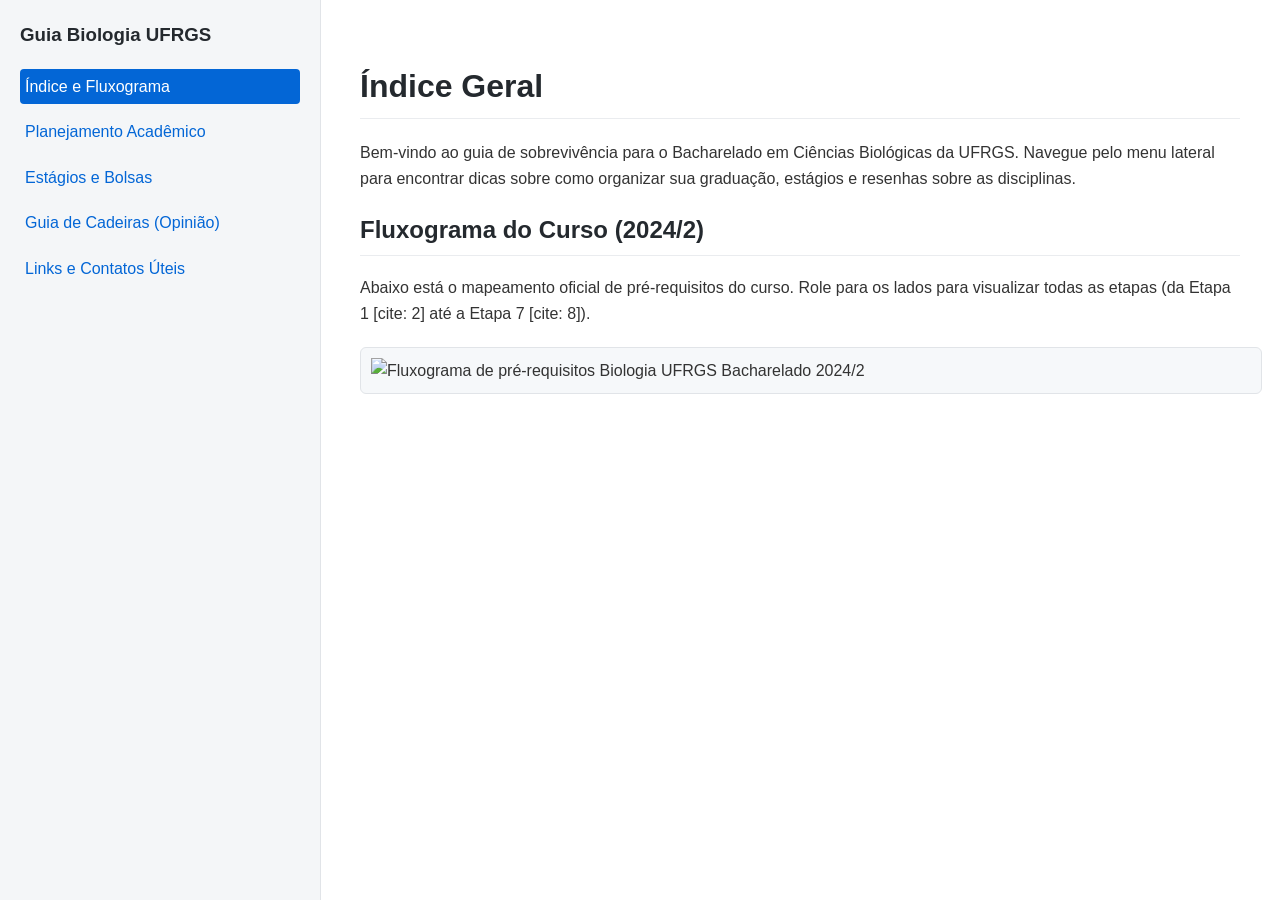
==== index.html @ 37737f7f "Add files via upload" ====
<!DOCTYPE html>
<html lang="pt-BR">
<head>
    <meta charset="UTF-8">
    <meta name="viewport" content="width=device-width, initial-scale=1.0">
    <title>Guia Biologia UFRGS - Índice</title>
    <style>
        body { font-family: 'Segoe UI', Tahoma, Geneva, Verdana, sans-serif; line-height: 1.6; color: #333; margin: 0; padding: 0; display: flex; }
        
        /* MENU LATERAL */
        .sidebar { width: 280px; background: #f4f6f8; padding: 20px; height: 100vh; overflow-y: auto; border-right: 1px solid #e1e4e8; position: fixed; }
        .sidebar h3 { color: #24292e; margin-top: 0; }
        .sidebar ul { list-style: none; padding-left: 0; }
        .sidebar ul li { margin-bottom: 10px; }
        .sidebar ul li a { color: #0366d6; text-decoration: none; font-weight: 500; display: block; padding: 5px; border-radius: 4px; }
        .sidebar ul li a:hover { background: #e1e4e8; text-decoration: none; }
        .sidebar ul li a.active { background: #0366d6; color: white; }

        /* CONTEÚDO PRINCIPAL */
        .content { margin-left: 320px; padding: 40px; max-width: 900px; width: 100%; }
        h1, h2 { color: #24292e; border-bottom: 1px solid #eaecef; padding-bottom: 5px; }
        code { background: #f6f8fa; padding: 2px 5px; border-radius: 3px; font-family: monospace; }
        
        /* CONTÊINER DO FLUXOGRAMA (Rolagem Horizontal) */
        .flowchart-container {
            width: 100%;
            overflow-x: auto; /* Cria a barra de rolagem horizontal se a imagem for maior que a tela */
            border: 1px solid #e1e4e8;
            border-radius: 6px;
            padding: 10px;
            background: #f6f8fa;
            margin-top: 20px;
        }
        .flowchart-container img {
            max-width: none; /* Impede a imagem de encolher */
            height: auto;
            display: block;
        }
    </style>
</head>
<body>

    <div class="sidebar">
        <h3>Guia Biologia UFRGS</h3>
        <ul>
            <li><a href="index.html" class="active">Índice e Fluxograma</a></li>
            <li><a href="planejamento.html">Planejamento Acadêmico</a></li>
            <li><a href="estagios.html">Estágios e Bolsas</a></li>
            <li><a href="cadeiras.html">Guia de Cadeiras (Opinião)</a></li>
            <li><a href="contatos.html">Links e Contatos Úteis</a></li>
        </ul>
    </div>

    <div class="content">
        <h1>Índice Geral</h1>
        <p>Bem-vindo ao guia de sobrevivência para o Bacharelado em Ciências Biológicas da UFRGS. Navegue pelo menu lateral para encontrar dicas sobre como organizar sua graduação, estágios e resenhas sobre as disciplinas.</p>

        <h2>Fluxograma do Curso (2024/2)</h2>
        <p>Abaixo está o mapeamento oficial de pré-requisitos do curso. Role para os lados para visualizar todas as etapas (da Etapa 1 [cite: 2] até a Etapa 7 [cite: 8]).</p>
        
        <div class="flowchart-container">
            <img src="fluxograma.png" alt="Fluxograma de pré-requisitos Biologia UFRGS Bacharelado 2024/2">
        </div>
    </div>

</body>
</html>
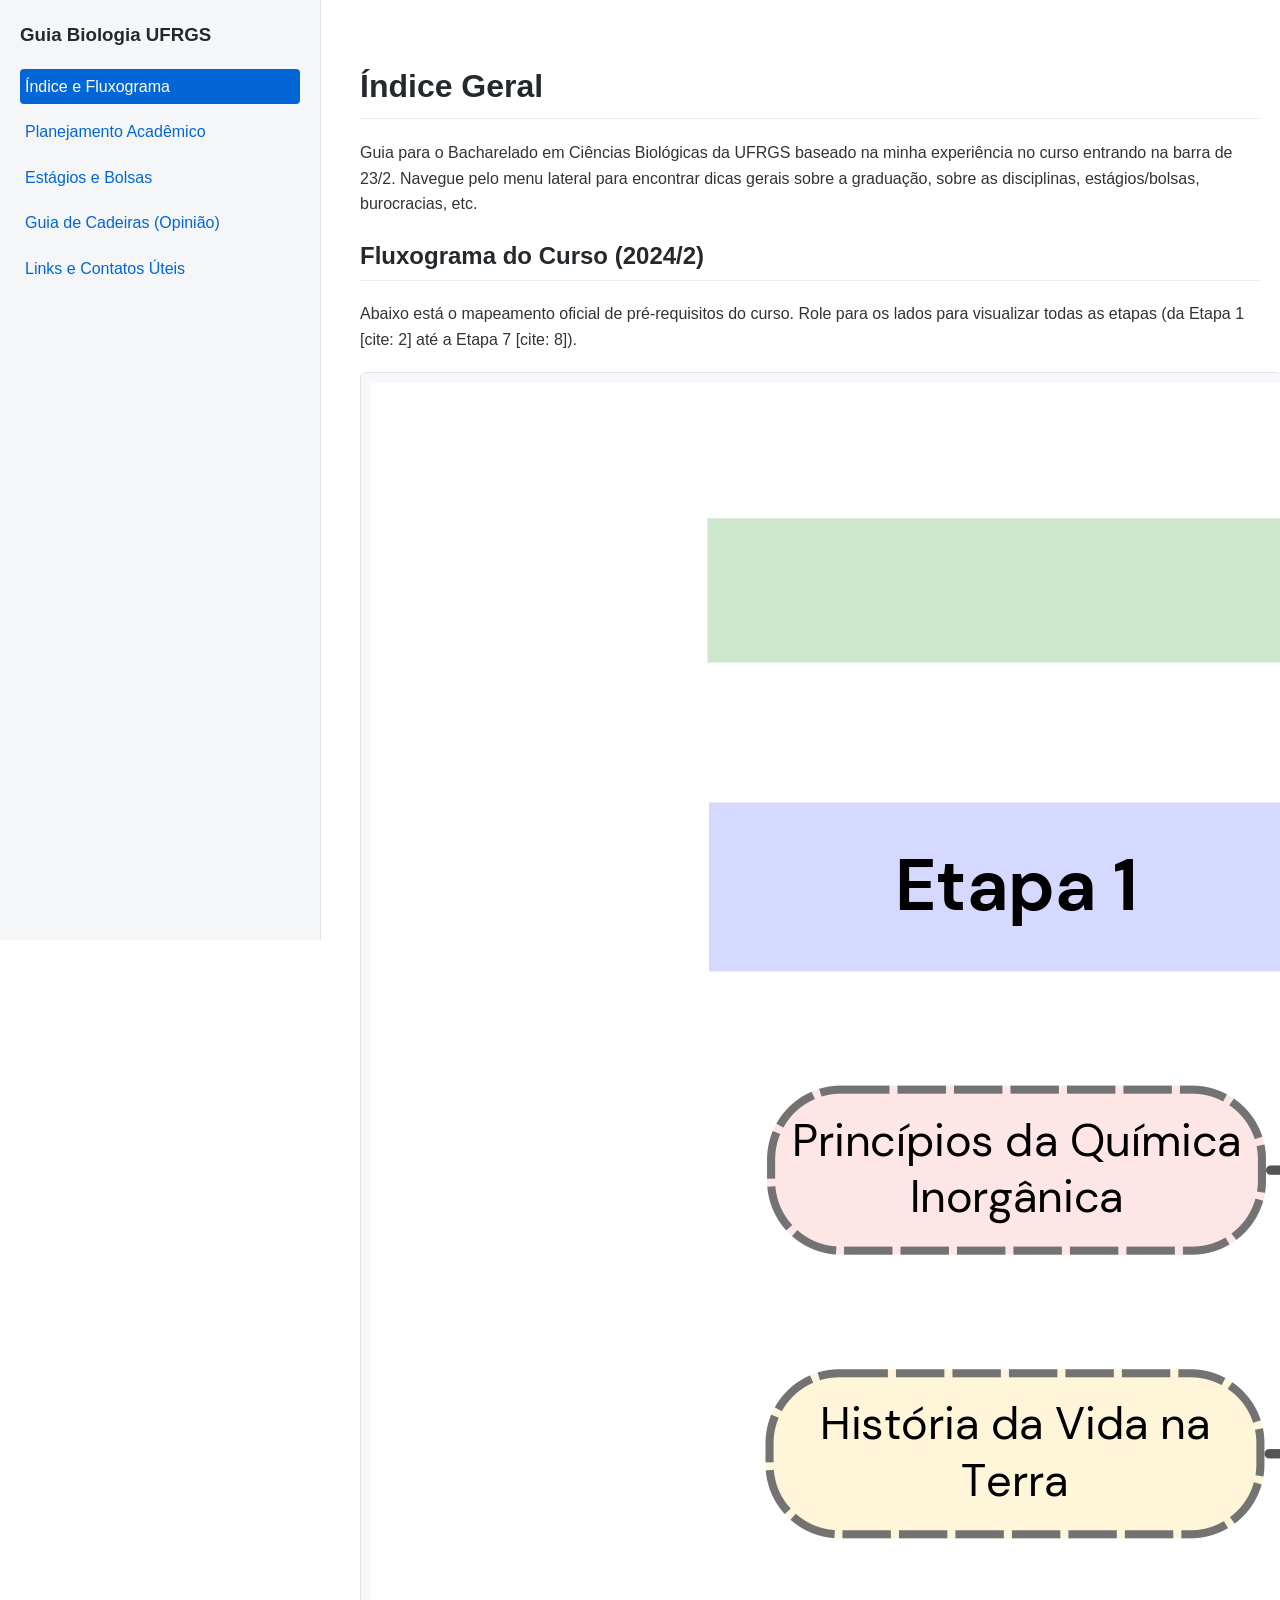
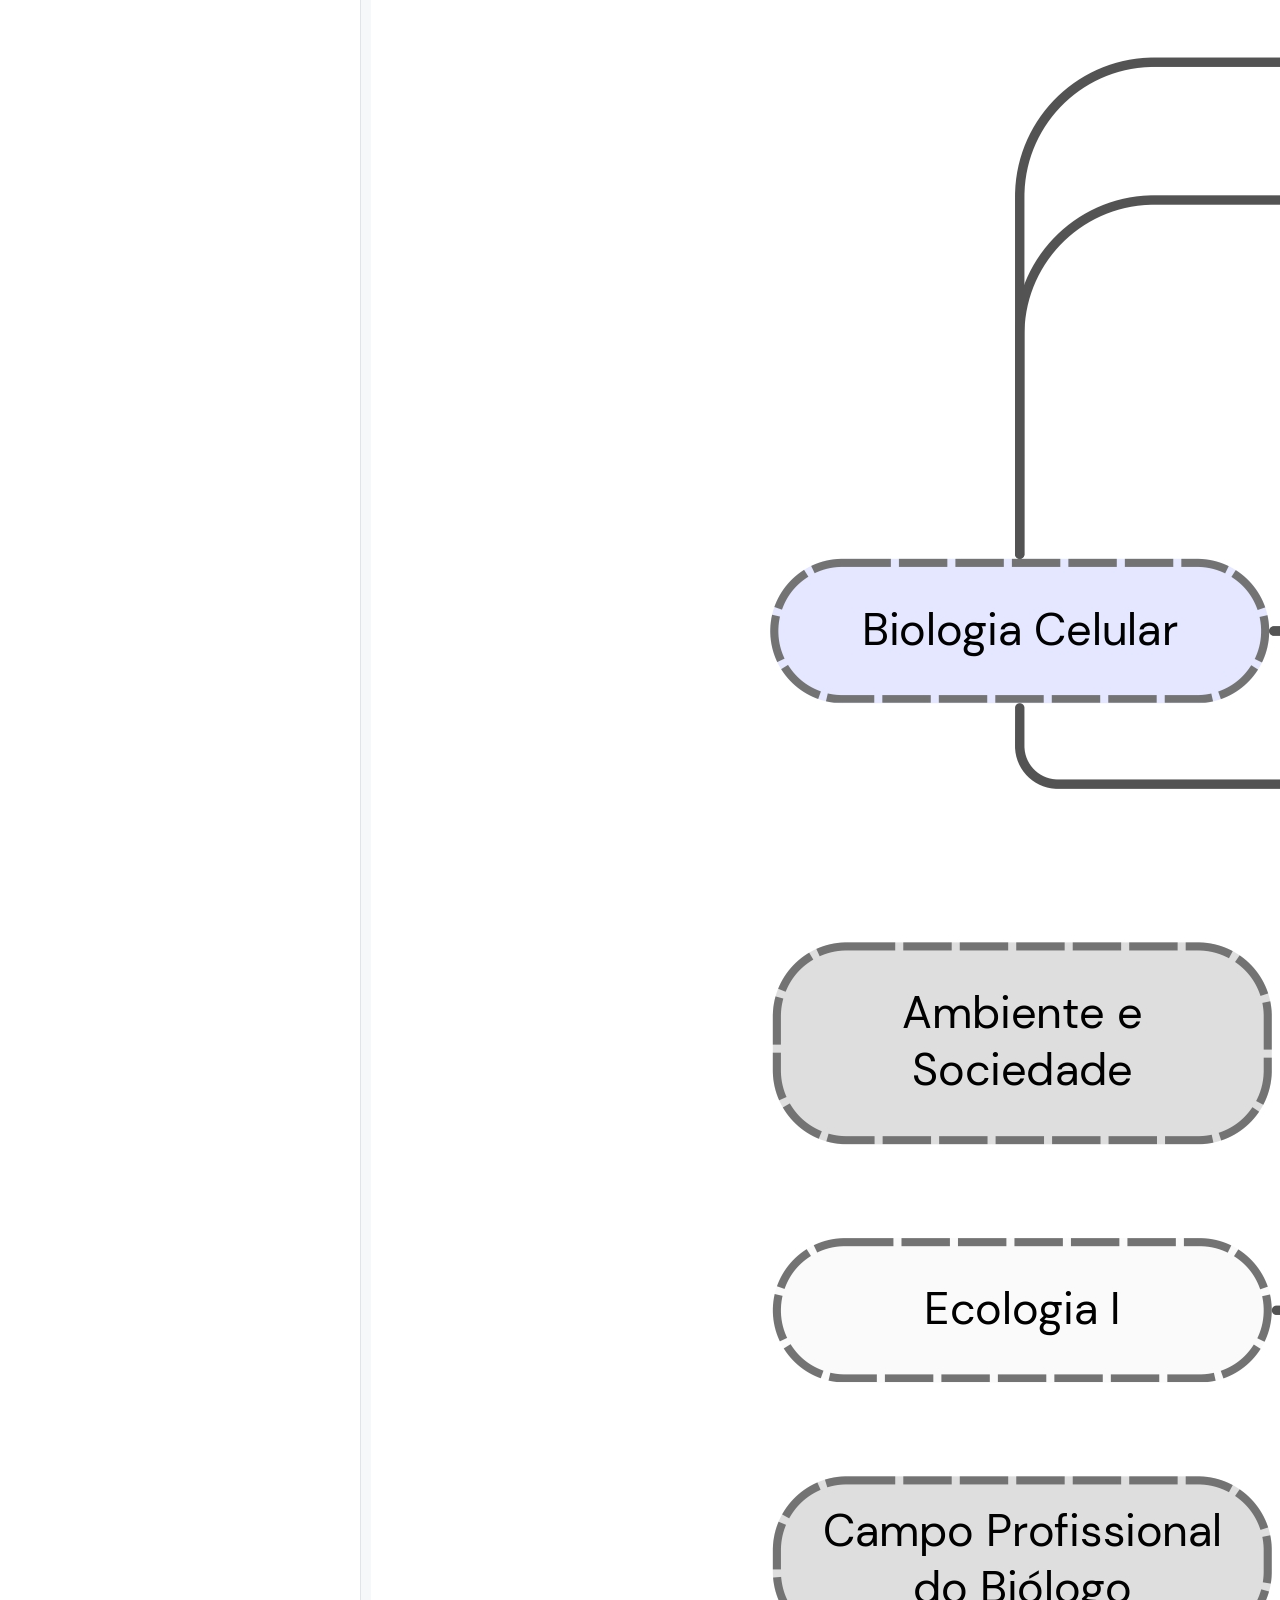
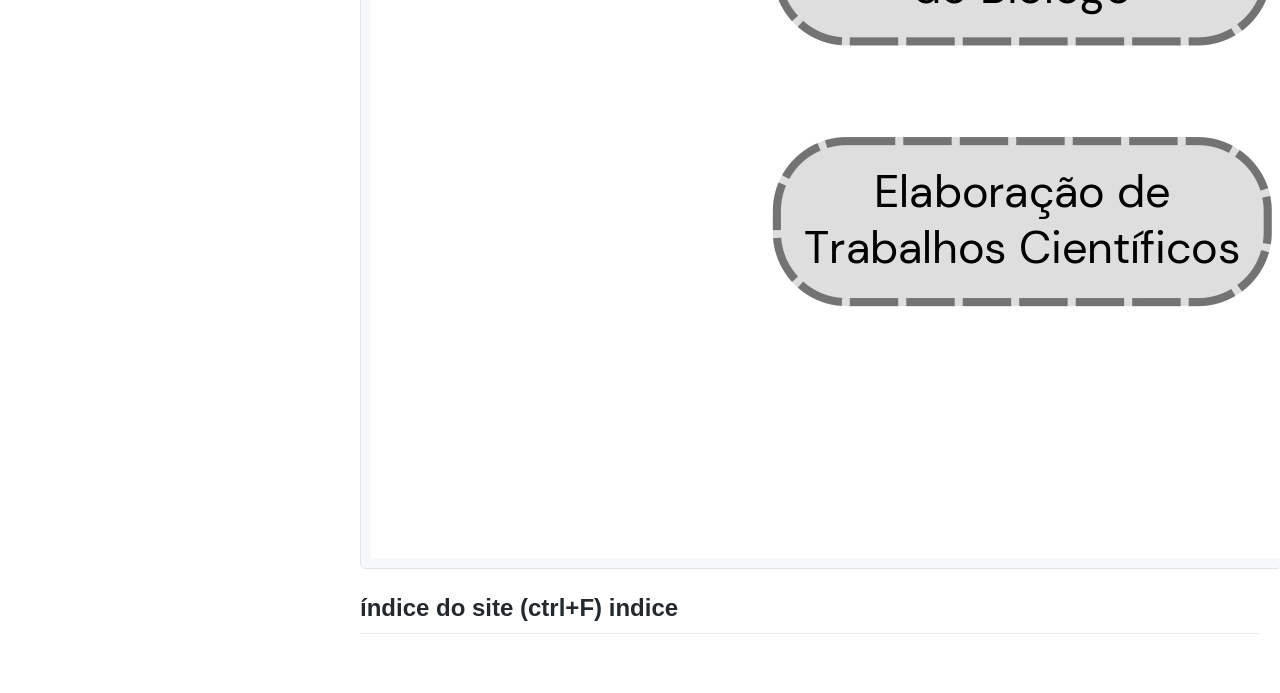
==== commit 14bd00e1: "Revise index.html with updated content and links Updated content and structure of the index.html fil" ====
--- a/index.html
+++ b/index.html
@@ -53,15 +53,19 @@
 
     <div class="content">
         <h1>Índice Geral</h1>
-        <p>Bem-vindo ao guia de sobrevivência para o Bacharelado em Ciências Biológicas da UFRGS. Navegue pelo menu lateral para encontrar dicas sobre como organizar sua graduação, estágios e resenhas sobre as disciplinas.</p>
+        <p>Guia para o Bacharelado em Ciências Biológicas da UFRGS baseado na minha experiência no curso entrando na barra de 23/2. Navegue pelo menu lateral para encontrar dicas gerais sobre a graduação, sobre as disciplinas, estágios/bolsas, burocracias, etc.</p>
 
         <h2>Fluxograma do Curso (2024/2)</h2>
         <p>Abaixo está o mapeamento oficial de pré-requisitos do curso. Role para os lados para visualizar todas as etapas (da Etapa 1 [cite: 2] até a Etapa 7 [cite: 8]).</p>
         
         <div class="flowchart-container">
-            <img src="fluxograma.png" alt="Fluxograma de pré-requisitos Biologia UFRGS Bacharelado 2024/2">
+            <img src="Fluxograma - Biologia bacharelado 24-2.jpg" alt="Fluxograma de pré-requisitos Biologia UFRGS Bacharelado 2024/2">
         </div>
+        <h2>
+            índice do site (ctrl+F)
+            <span>indice</span>
+        </h2>
     </div>
 
 </body>
-</html>+</html>
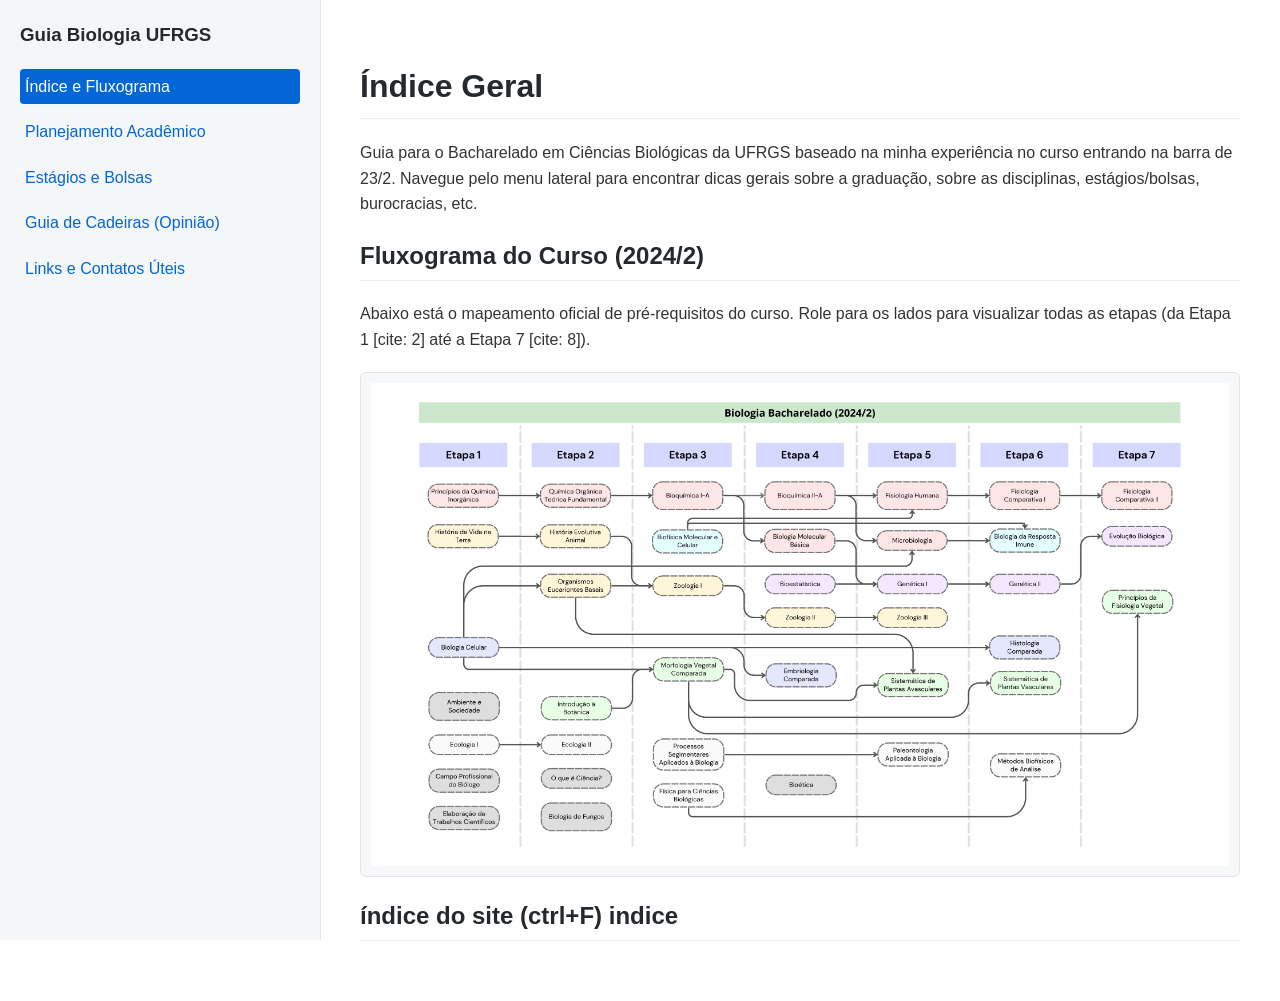
==== commit 576a75aa: "Update index.html" ====
--- a/index.html
+++ b/index.html
@@ -24,17 +24,18 @@
         /* CONTÊINER DO FLUXOGRAMA (Rolagem Horizontal) */
         .flowchart-container {
             width: 100%;
-            overflow-x: auto; /* Cria a barra de rolagem horizontal se a imagem for maior que a tela */
             border: 1px solid #e1e4e8;
             border-radius: 6px;
             padding: 10px;
             background: #f6f8fa;
             margin-top: 20px;
+            box-sizing: border-box;
         }
         .flowchart-container img {
-            max-width: none; /* Impede a imagem de encolher */
-            height: auto;
+            max-width: 100%; /* Garante que a imagem nunca passe da largura da tela */
+            height: auto;    /* Mantém a proporção vertical correta */
             display: block;
+            margin: 0 auto;  /* Centraliza a imagem se ela for menor que o container */
         }
     </style>
 </head>
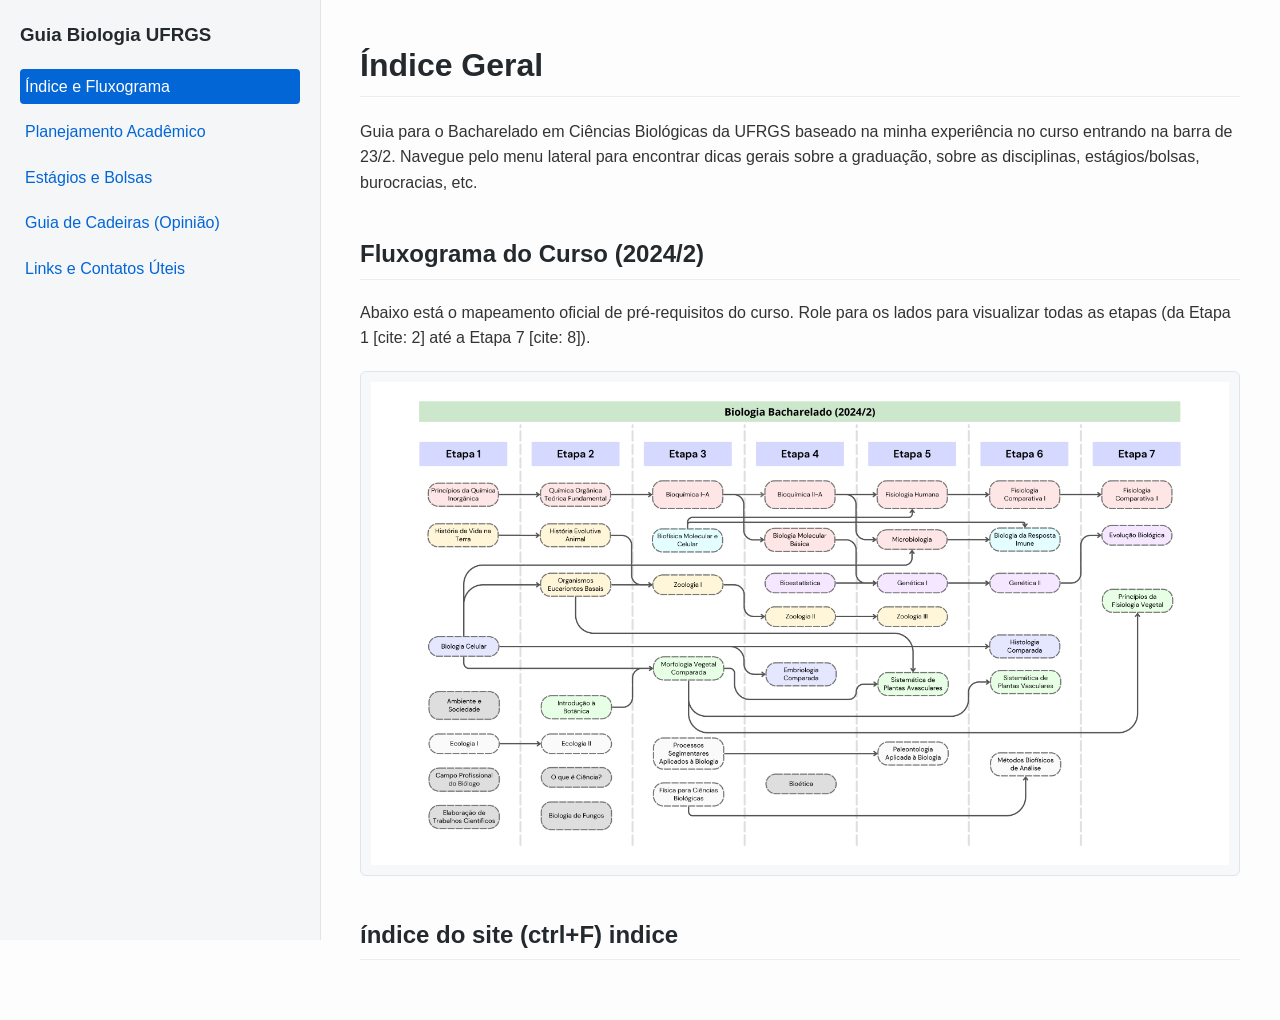
==== commit b52b8138: "refeito o CSS" ====
--- a/index.html
+++ b/index.html
@@ -4,40 +4,8 @@
     <meta charset="UTF-8">
     <meta name="viewport" content="width=device-width, initial-scale=1.0">
     <title>Guia Biologia UFRGS - Índice</title>
-    <style>
-        body { font-family: 'Segoe UI', Tahoma, Geneva, Verdana, sans-serif; line-height: 1.6; color: #333; margin: 0; padding: 0; display: flex; }
-        
-        /* MENU LATERAL */
-        .sidebar { width: 280px; background: #f4f6f8; padding: 20px; height: 100vh; overflow-y: auto; border-right: 1px solid #e1e4e8; position: fixed; }
-        .sidebar h3 { color: #24292e; margin-top: 0; }
-        .sidebar ul { list-style: none; padding-left: 0; }
-        .sidebar ul li { margin-bottom: 10px; }
-        .sidebar ul li a { color: #0366d6; text-decoration: none; font-weight: 500; display: block; padding: 5px; border-radius: 4px; }
-        .sidebar ul li a:hover { background: #e1e4e8; text-decoration: none; }
-        .sidebar ul li a.active { background: #0366d6; color: white; }
+    <link rel="stylesheet" href="style.css">
 
-        /* CONTEÚDO PRINCIPAL */
-        .content { margin-left: 320px; padding: 40px; max-width: 900px; width: 100%; }
-        h1, h2 { color: #24292e; border-bottom: 1px solid #eaecef; padding-bottom: 5px; }
-        code { background: #f6f8fa; padding: 2px 5px; border-radius: 3px; font-family: monospace; }
-        
-        /* CONTÊINER DO FLUXOGRAMA (Rolagem Horizontal) */
-        .flowchart-container {
-            width: 100%;
-            border: 1px solid #e1e4e8;
-            border-radius: 6px;
-            padding: 10px;
-            background: #f6f8fa;
-            margin-top: 20px;
-            box-sizing: border-box;
-        }
-        .flowchart-container img {
-            max-width: 100%; /* Garante que a imagem nunca passe da largura da tela */
-            height: auto;    /* Mantém a proporção vertical correta */
-            display: block;
-            margin: 0 auto;  /* Centraliza a imagem se ela for menor que o container */
-        }
-    </style>
 </head>
 <body>
 
--- a/style.css
+++ b/style.css
@@ -0,0 +1,71 @@
+/* =========================================
+   BASE TEMA & LAYOUT
+   ========================================= */
+body { font-family: 'Segoe UI', Tahoma, Geneva, Verdana, sans-serif; line-height: 1.6; color: #333; margin: 0; padding: 0; display: flex; background: #fdfdfd; }
+
+/* =========================================
+   MENU LATERAL
+   ========================================= */
+.sidebar { width: 280px; background: #f4f6f8; padding: 20px; height: 100vh; overflow-y: auto; border-right: 1px solid #e1e4e8; position: fixed; }
+.sidebar h3 { color: #24292e; margin-top: 0; }
+.sidebar ul { list-style: none; padding-left: 0; }
+.sidebar ul li { margin-bottom: 10px; }
+.sidebar ul li a { color: #0366d6; text-decoration: none; font-weight: 500; display: block; padding: 5px; border-radius: 4px; }
+.sidebar ul li a:hover { background: #e1e4e8; text-decoration: none; }
+.sidebar ul li a.active { background: #0366d6; color: white; }
+
+/* =========================================
+   CONTEÚDO PRINCIPAL
+   ========================================= */
+.content { margin-left: 320px; padding: 40px; width: 100%; max-width: 1400px; }
+h1, h2 { color: #24292e; border-bottom: 1px solid #eaecef; padding-bottom: 5px; margin-top: 40px; }
+h1 { margin-top: 0; }
+
+/* =========================================
+   GRID RESPONSIVO (Usado para Cadeiras e Links)
+   ========================================= */
+.grid-container { display: grid; grid-template-columns: repeat(auto-fill, minmax(350px, 1fr)); gap: 25px; margin-top: 20px; }
+
+/* =========================================
+   CARDS DAS CADEIRAS
+   ========================================= */
+.card { background: #ffffff; border: 1px solid #e1e4e8; border-radius: 8px; padding: 20px; box-shadow: 0 4px 6px rgba(0,0,0,0.04); transition: transform 0.2s; }
+.card:hover { transform: translateY(-3px); box-shadow: 0 6px 12px rgba(0,0,0,0.08); }
+.card h3 { margin-top: 0; color: #0366d6; font-size: 1.1em; border-bottom: none; padding-bottom: 0; }
+.card .info { font-size: 0.9em; color: #586069; margin-bottom: 15px; border-bottom: 1px dashed #e1e4e8; padding-bottom: 10px; }
+.card .info strong { color: #24292e; }
+.card p { font-size: 0.95em; color: #444; }
+
+/* Cores Adicionais (Eletivas/Extracurriculares) */
+.eletiva { background-color: #E0FFFF; }
+.extracurricular { background-color: #9db200; }
+
+/* =========================================
+   CARDS DE LINKS (Página de Contatos)
+   ========================================= */
+.link-card { background: #ffffff; border: 1px solid #e1e4e8; border-left: 4px solid #0366d6; border-radius: 6px; padding: 15px 20px; box-shadow: 0 2px 4px rgba(0,0,0,0.03); display: flex; flex-direction: column; justify-content: space-between; }
+.link-card.whatsapp { border-left-color: #25D366; }
+.link-card.discord { border-left-color: #5865F2; }
+.link-card.facebook { border-left-color: #1877F2; }
+.link-card.ufrgs { border-left-color: #d93025; }
+
+.link-card h3 { margin: 0 0 10px 0; font-size: 1.1em; color: #24292e; }
+.link-card p { font-size: 0.9em; color: #586069; margin-bottom: 15px; flex-grow: 1; }
+.link-card a, .link-card .phone { display: inline-block; background: #f6f8fa; color: #0366d6; padding: 8px 12px; border-radius: 4px; text-decoration: none; font-weight: bold; font-size: 0.9em; text-align: center; border: 1px solid #eaecef; transition: background 0.2s; word-break: break-all; }
+.link-card a:hover { background: #e1e4e8; }
+.link-card .phone { color: #24292e; background: #fff; border-color: #e1e4e8; cursor: default; }
+
+/* =========================================
+   FLUXOGRAMA (Página Inicial)
+   ========================================= */
+.flowchart-container { width: 100%; border: 1px solid #e1e4e8; border-radius: 6px; padding: 10px; background: #f6f8fa; margin-top: 20px; box-sizing: border-box; }
+.flowchart-container img { max-width: 100%; height: auto; display: block; margin: 0 auto; }
+
+/* =========================================
+   RESPONSIVIDADE (Telas menores que 768px)
+   ========================================= */
+@media (max-width: 768px) {
+    body { flex-direction: column; }
+    .sidebar { position: relative; width: 100%; height: auto; border-right: none; border-bottom: 2px solid #e1e4e8; box-sizing: border-box; }
+    .content { margin-left: 0; padding: 20px; box-sizing: border-box; }
+}
